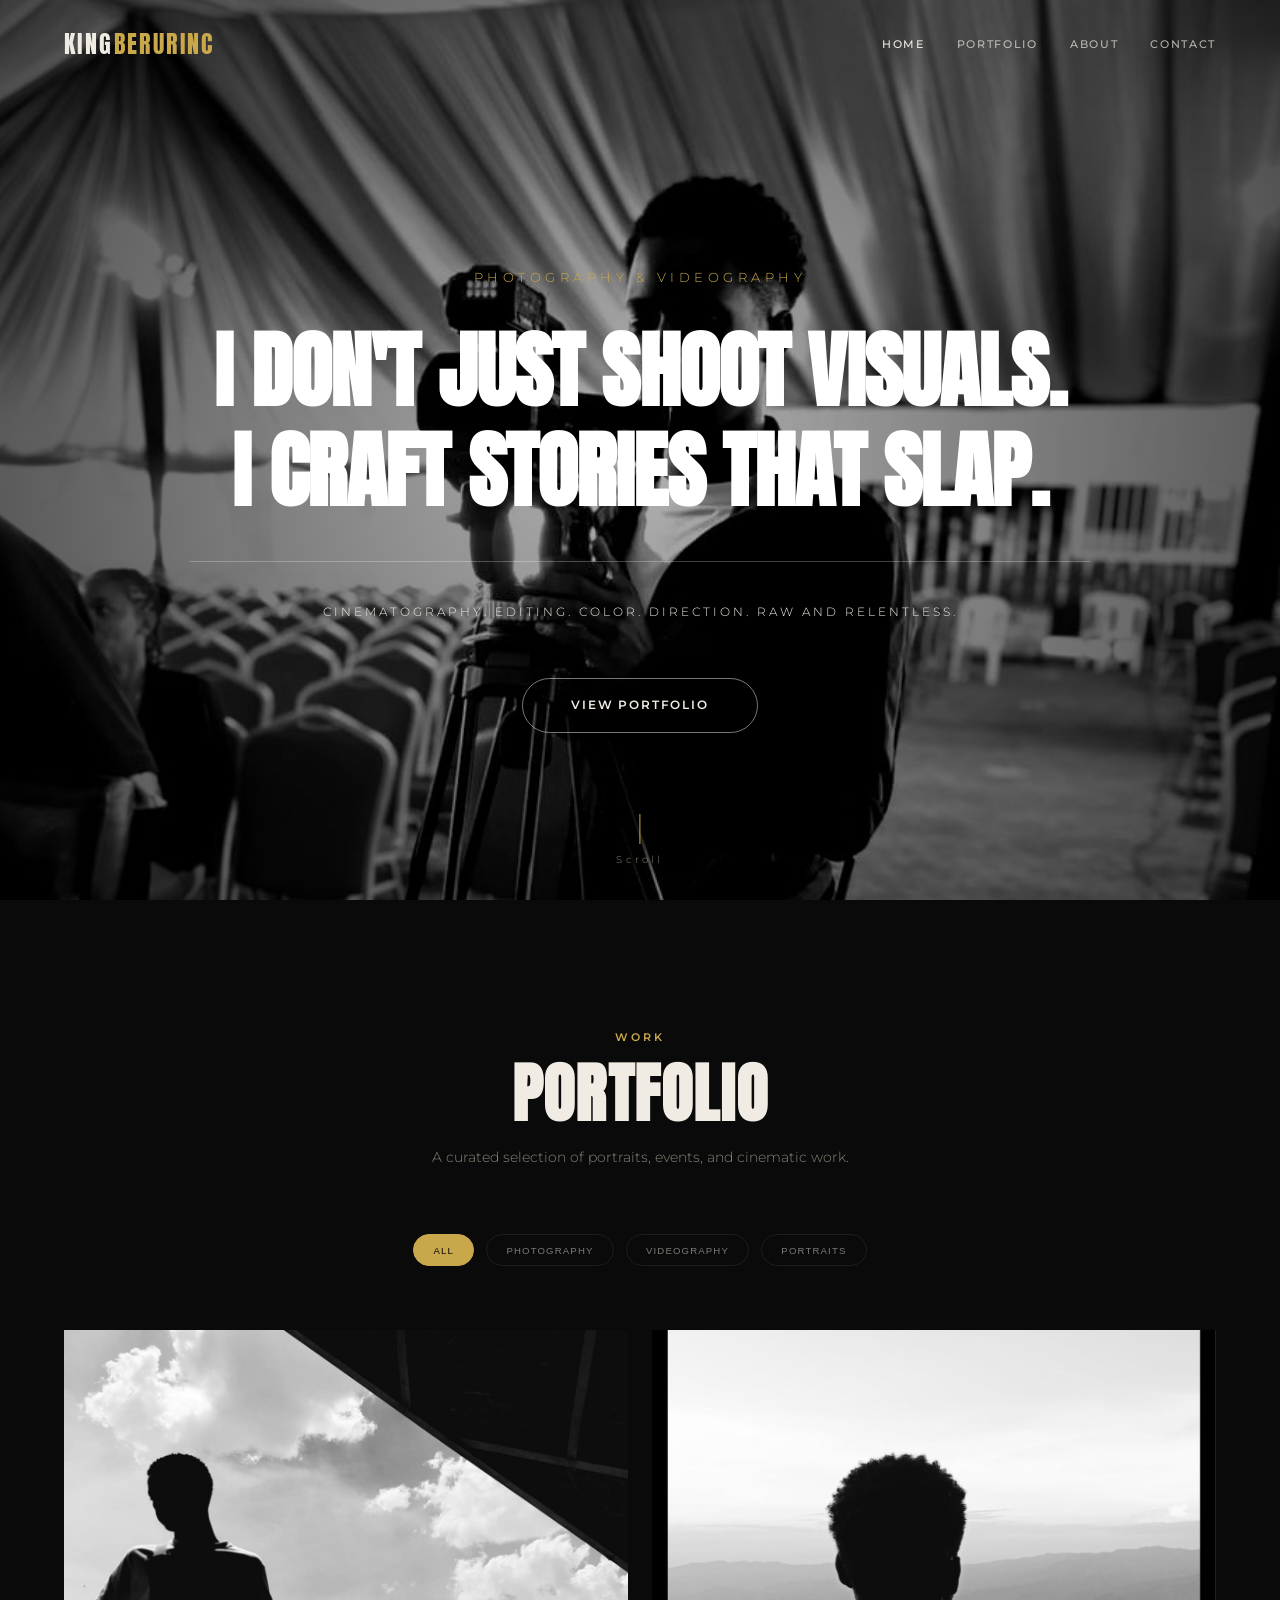
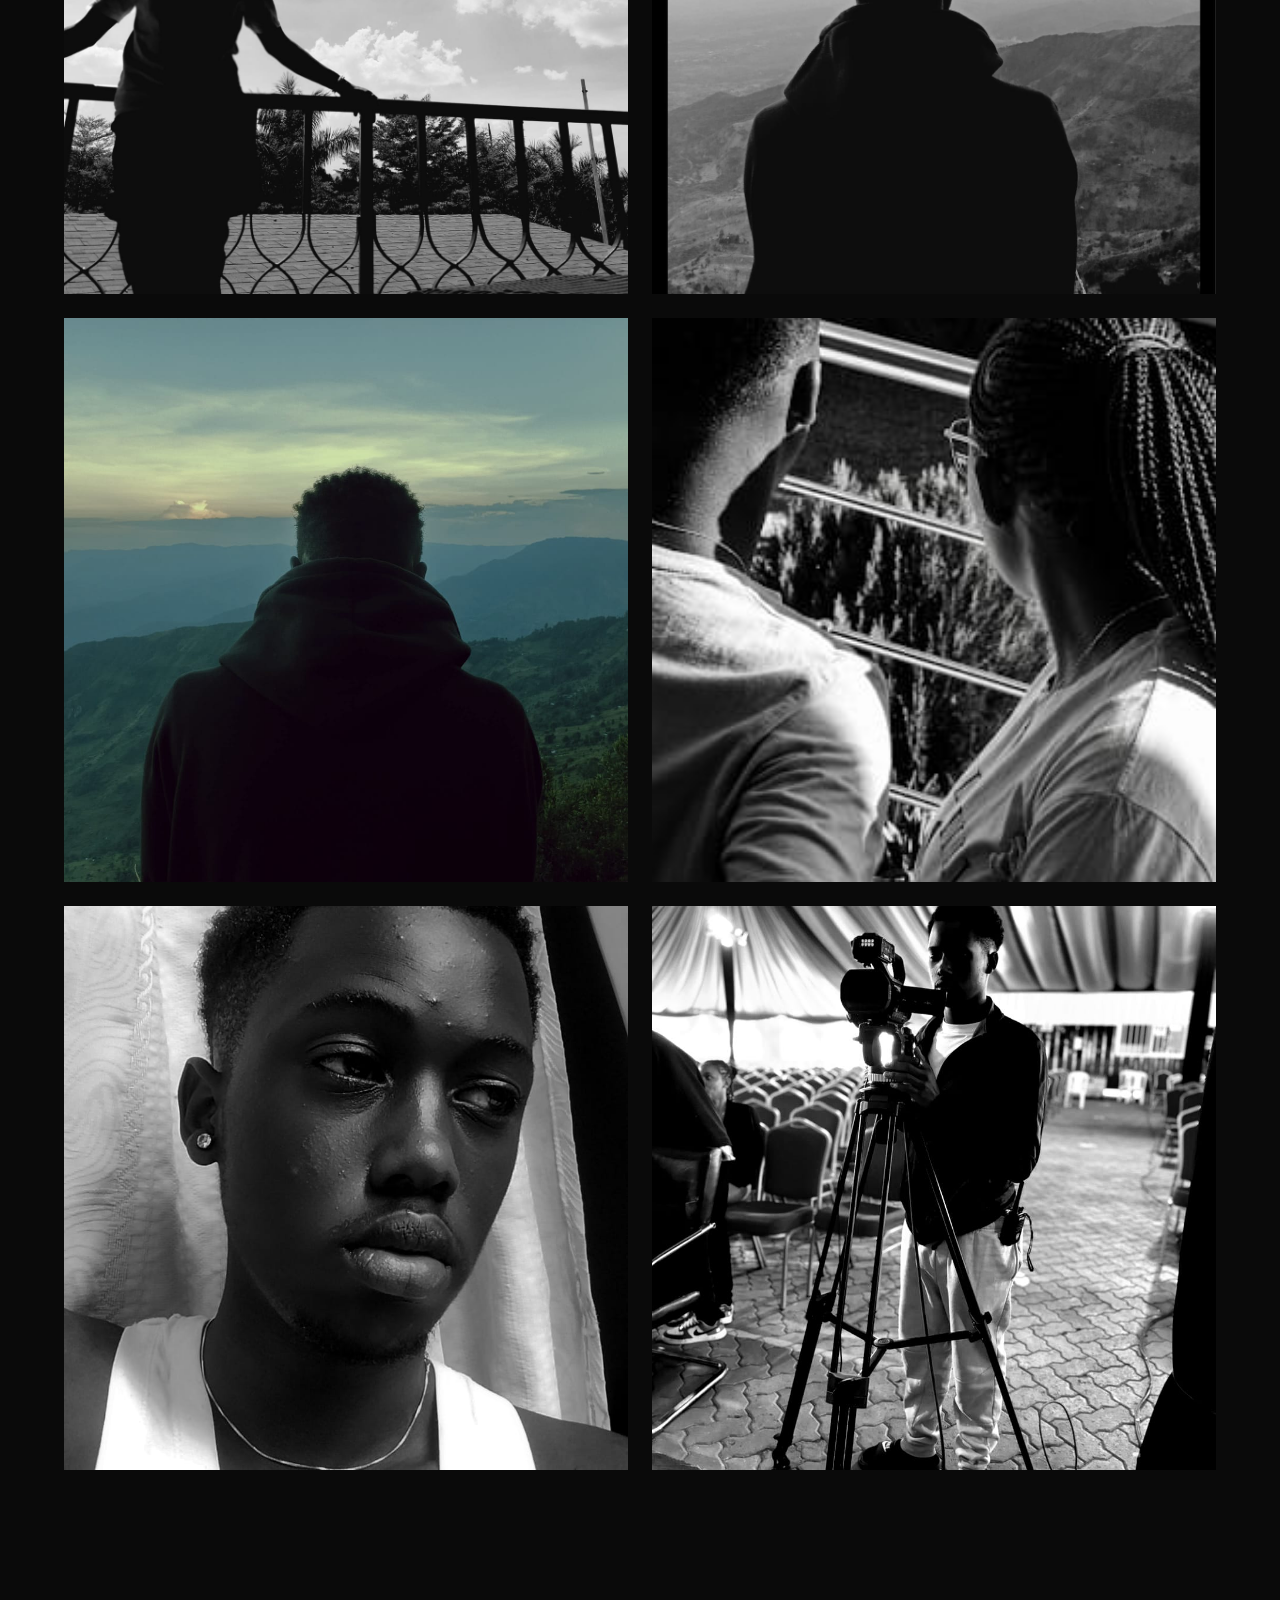
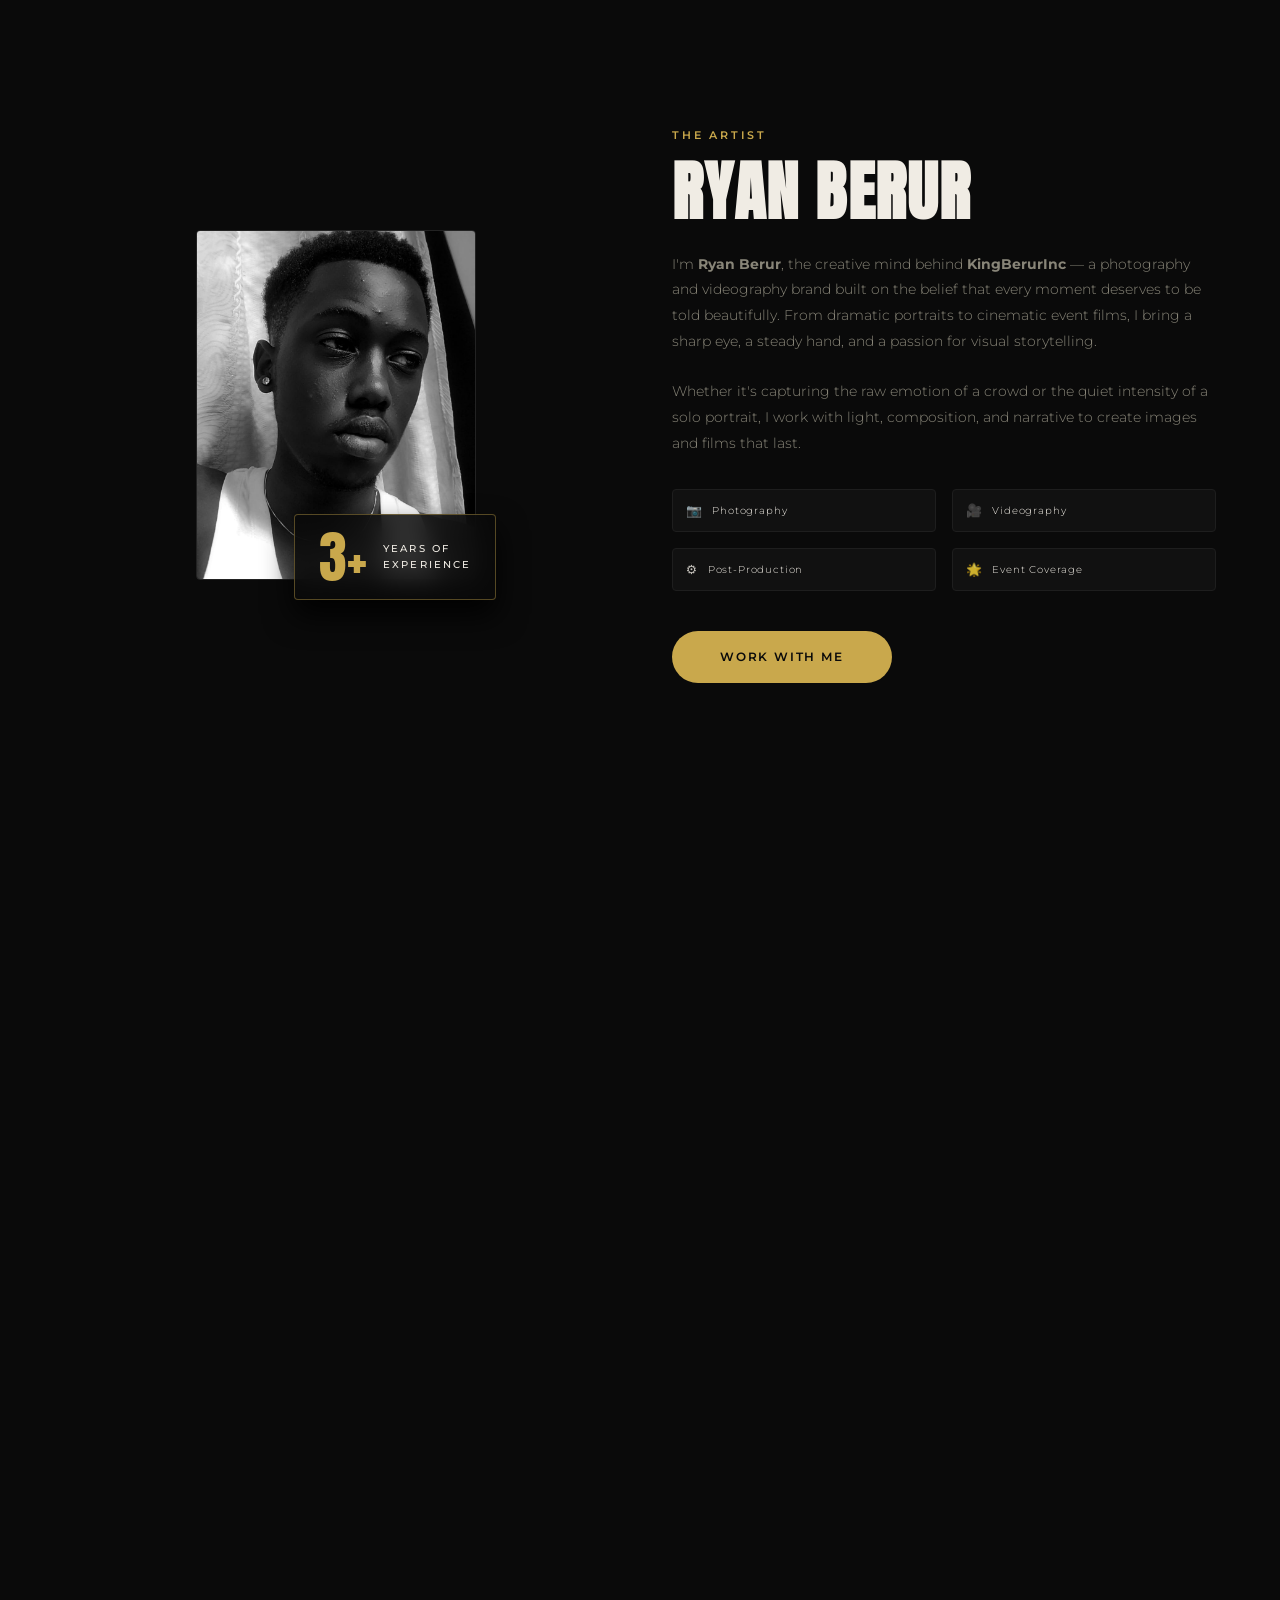
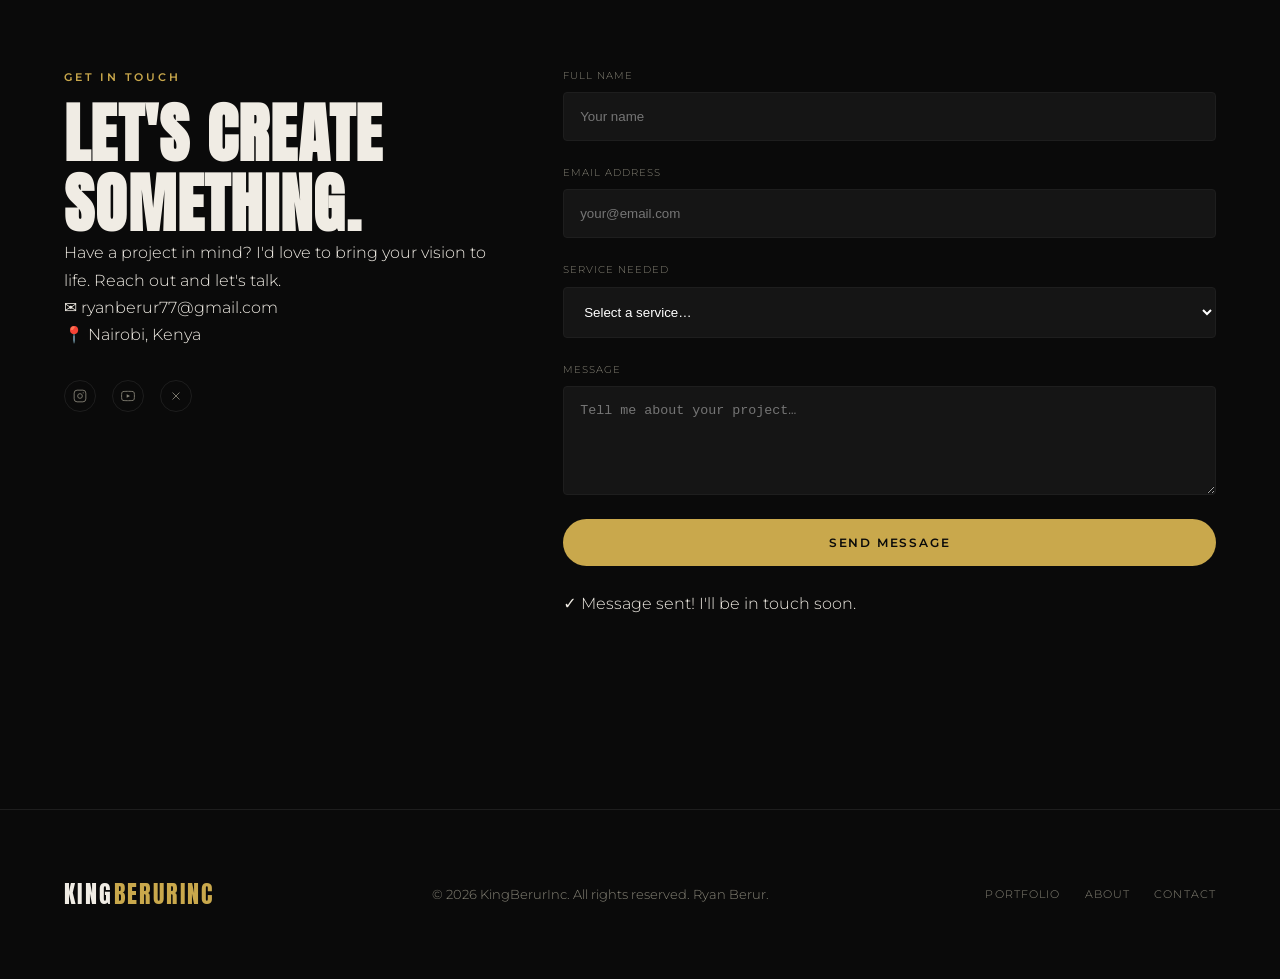
==== index.html @ 1d14a38e "first commit" ====
<!DOCTYPE html>
<html lang="en">

<head>
  <meta charset="UTF-8" />
  <meta name="viewport" content="width=device-width, initial-scale=1.0" />
  <title>KingBerurInc | Photography & Videography by Ryan Berur</title>
  <meta name="description"
    content="KingBerurInc — Premium photography and videography by Ryan Berur. Portraits, events, fashion, and cinematic film work." />
  <link rel="preconnect" href="https://fonts.googleapis.com" />
  <link rel="preconnect" href="https://fonts.gstatic.com" crossorigin />
  <link href="https://fonts.googleapis.com/css2?family=Anton&family=Montserrat:wght@300;400;500;600&display=swap"
    rel="stylesheet" />
  <link rel="stylesheet" href="style.css" />
</head>

<body>

  <!-- ===================== LOADER ===================== -->
  <div id="loader" class="loader">
    <div class="loader__inner">
      <span class="loader__brand">KingBerurInc</span>
      <div class="loader__bar"></div>
    </div>
  </div>

  <div class="wave-bg"></div>

  <!-- ===================== NAVIGATION ===================== -->
  <header id="header" class="header">
    <div class="header__inner">
      <a href="#home" class="logo" id="nav-logo">
        <span class="logo__king">King</span><span class="logo__berur">BerurInc</span>
      </a>
      <button class="nav-toggle" id="nav-toggle" aria-label="Toggle navigation">
        <span></span><span></span><span></span>
      </button>
      <nav class="nav" id="nav">
        <a href="#home" class="nav__link" id="nav-home">Home</a>
        <a href="#portfolio" class="nav__link" id="nav-portfolio">Portfolio</a>
        <a href="#about" class="nav__link" id="nav-about">About</a>
        <a href="#contact" class="nav__link" id="nav-contact">Contact</a>
      </nav>
    </div>
  </header>

  <!-- ===================== HERO ===================== -->
  <section id="home" class="hero">
    <div class="hero__bg" id="hero-bg"
      style="background-image:url('images/gallery5.png'); background-position: center top;"></div>
    <div class="hero__grain"></div>
    <div class="hero__overlay"></div>
    <div class="hero__content">
      <p class="hero__eyebrow reveal-up">Photography &amp; Videography</p>
      <h1 class="hero__title reveal-up">
        I don't just shoot visuals. <br />
        I craft stories that slap.
      </h1>
      <hr class="hero__sep reveal-up" />
      <p class="hero__tagline reveal-up">Cinematography. Editing. Color. Direction. Raw and Relentless.</p>
      <a href="#portfolio" class="btn btn--outline reveal-up" id="hero-cta">View Portfolio</a>
    </div>
    <a href="#portfolio" class="hero__scroll" aria-label="Scroll down" id="hero-scroll">
      <span class="hero__scroll-line"></span>
      <span class="hero__scroll-text">Scroll</span>
    </a>
  </section>

  <!-- ===================== PORTFOLIO ===================== -->
  <section id="portfolio" class="portfolio section">
    <div class="container">
      <div class="section__header reveal-up">
        <p class="section__label">Work</p>
        <h2 class="section__title">Portfolio</h2>
        <p class="section__desc">A curated selection of portraits, events, and cinematic work.</p>
      </div>

      <!-- Filter Tabs -->
      <div class="filter-tabs reveal-up" id="filter-tabs">
        <button class="filter-tab active" data-filter="all" id="tab-all">All</button>
        <button class="filter-tab" data-filter="photography" id="tab-photography">Photography</button>
        <button class="filter-tab" data-filter="videography" id="tab-videography">Videography</button>
        <button class="filter-tab" data-filter="portrait" id="tab-portrait">Portraits</button>
      </div>

      <!-- Gallery Grid -->
      <div class="gallery" id="gallery">

        <div class="gallery__item" data-category="photography" id="gitem-1">
          <img src="images/gallery_new_3.jpg" alt="Cinematic scene 1" loading="lazy" />
          <div class="gallery__overlay">
            <span class="gallery__cat">Photography</span>
            <p class="gallery__title">The Awakening</p>
          </div>
        </div>
        <div class="gallery__item" data-category="photography" id="gitem-2">
          <img src="images/gallery_new_1.jpg" alt="Cinematic scene 2" loading="lazy" />
          <div class="gallery__overlay">
            <span class="gallery__cat">Photography</span>
            <p class="gallery__title">Urban Rhythm</p>
          </div>
        </div>
        <div class="gallery__item" data-category="photography" id="gitem-3">
          <img src="images/gallery_new_2.jpg" alt="Cinematic scene 3" loading="lazy" />
          <div class="gallery__overlay">
            <span class="gallery__cat">Photography</span>
            <p class="gallery__title">Golden Hour</p>
          </div>
        </div>
        <div class="gallery__item" data-category="photography" id="gitem-4">
          <img src="images/gallery4.png" alt="Silent Observers" loading="lazy" />
          <div class="gallery__overlay">
            <span class="gallery__cat">Photography</span>
            <p class="gallery__title">Silent Observers</p>
          </div>
        </div>
        <div class="gallery__item" data-category="portrait" id="gitem-5">
          <img src="images/about.png" alt="Ryan Berur portrait" loading="lazy" />
          <div class="gallery__overlay">
            <span class="gallery__cat">Portrait</span>
            <p class="gallery__title">Monochrome Soul</p>
          </div>
        </div>
        <div class="gallery__item" data-category="videography" id="gitem-6">
          <img src="images/gallery5.png" alt="Videography behind the scenes" loading="lazy" />
          <div class="gallery__overlay">
            <span class="gallery__cat">Videography</span>
            <p class="gallery__title">Behind The Lens</p>
          </div>
        </div>

      </div><!-- /gallery -->
    </div>
  </section>

  <!-- ===================== LIGHTBOX ===================== -->
  <div class="lightbox" id="lightbox" role="dialog" aria-modal="true" aria-label="Image lightbox">
    <button class="lightbox__close" id="lightbox-close" aria-label="Close">&times;</button>
    <button class="lightbox__prev" id="lightbox-prev" aria-label="Previous">&#8592;</button>
    <button class="lightbox__next" id="lightbox-next" aria-label="Next">&#8594;</button>
    <div class="lightbox__content">
      <img class="lightbox__img" id="lightbox-img" src="" alt="Portfolio image enlarged" />
      <p class="lightbox__caption" id="lightbox-caption"></p>
    </div>
  </div>

  <!-- ===================== ABOUT ===================== -->
  <section id="about" class="about section">
    <div class="container about__grid">
      <div class="about__media reveal-left">
        <div class="about__passport-wrap">
          <img src="images/about.png" alt="Ryan Berur — founder of KingBerurInc"
            class="about__img about__img--passport" />
        </div>
        <div class="about__badge">
          <span class="about__badge-number">3+</span>
          <span class="about__badge-text">Years of<br />Experience</span>
        </div>
      </div>
      <div class="about__text reveal-right">
        <p class="section__label">The Artist</p>
        <h2 class="section__title">Ryan Berur</h2>
        <p class="about__bio">
          I'm <strong>Ryan Berur</strong>, the creative mind behind <strong>KingBerurInc</strong> —
          a photography and videography brand built on the belief that every moment deserves to be
          told beautifully. From dramatic portraits to cinematic event films, I bring a sharp eye,
          a steady hand, and a passion for visual storytelling.
        </p>
        <p class="about__bio">
          Whether it's capturing the raw emotion of a crowd or the quiet intensity of a solo portrait,
          I work with light, composition, and narrative to create images and films that last.
        </p>
        <div class="about__skills">
          <div class="skill" id="skill-1">
            <span class="skill__icon">&#128247;</span>
            <span class="skill__name">Photography</span>
          </div>
          <div class="skill" id="skill-2">
            <span class="skill__icon">&#127909;</span>
            <span class="skill__name">Videography</span>
          </div>
          <div class="skill" id="skill-3">
            <span class="skill__icon">&#9881;</span>
            <span class="skill__name">Post-Production</span>
          </div>
          <div class="skill" id="skill-4">
            <span class="skill__icon">&#127775;</span>
            <span class="skill__name">Event Coverage</span>
          </div>
        </div>
        <a href="#contact" class="btn btn--gold" id="about-cta">Work With Me</a>
      </div>
    </div>
  </section>

  <!-- ===================== SERVICES ===================== -->
  <section id="services" class="services section section--dark">
    <div class="container">
      <div class="section__header reveal-up">
        <p class="section__label section__label--light">Offerings</p>
        <h2 class="section__title section__title--light">Services</h2>
      </div>
      <div class="services__grid">
        <div class="service-card reveal-up" id="svc-1">
          <div class="service-card__icon">&#128247;</div>
          <h3 class="service-card__title">Portrait Sessions</h3>
          <p class="service-card__desc">Personal, professional, and editorial portraits crafted to showcase who you are.
          </p>
        </div>
        <div class="service-card reveal-up" id="svc-2">
          <div class="service-card__icon">&#127916;</div>
          <h3 class="service-card__title">Event Films</h3>
          <p class="service-card__desc">Cinematic coverage of your events — from weddings to corporate functions.</p>
        </div>
        <div class="service-card reveal-up" id="svc-3">
          <div class="service-card__icon">&#127760;</div>
          <h3 class="service-card__title">Commercial Shoots</h3>
          <p class="service-card__desc">Brand photography and promotional videos that make your business stand out.</p>
        </div>
        <div class="service-card reveal-up" id="svc-4">
          <div class="service-card__icon">&#9999;</div>
          <h3 class="service-card__title">Short Films</h3>
          <p class="service-card__desc">Narrative storytelling — concept to finished film with full post-production.</p>
        </div>
      </div>
    </div>
  </section>

  <!-- ===================== CONTACT ===================== -->
  <section id="contact" class="contact section">
    <div class="container contact__grid">
      <div class="contact__info reveal-left">
        <p class="section__label">Get In Touch</p>
        <h2 class="section__title">Let's Create<br />Something.</h2>
        <p class="contact__desc">Have a project in mind? I'd love to bring your vision to life. Reach out and let's
          talk.</p>
        <ul class="contact__details">
          <li id="contact-email">
            <span class="contact__detail-icon">&#9993;</span>
            <a href="mailto:ryanberur77@gmail.com">ryanberur77@gmail.com</a>
          </li>
          <li id="contact-location">
            <span class="contact__detail-icon">&#128205;</span>
            <span>Nairobi, Kenya</span>
          </li>
        </ul>
        <div class="social-links" id="social-links">
          <a href="#" class="social-link" id="social-ig" aria-label="Instagram">
            <svg viewBox="0 0 24 24" fill="none" stroke="currentColor" stroke-width="1.5">
              <rect x="2" y="2" width="20" height="20" rx="5" ry="5" />
              <circle cx="12" cy="12" r="4" />
              <circle cx="17.5" cy="6.5" r="1" fill="currentColor" stroke="none" />
            </svg>
          </a>
          <a href="#" class="social-link" id="social-yt" aria-label="YouTube">
            <svg viewBox="0 0 24 24" fill="none" stroke="currentColor" stroke-width="1.5">
              <path
                d="M22.54 6.42a2.79 2.79 0 00-1.96-1.96C18.88 4 12 4 12 4s-6.88 0-8.58.46A2.79 2.79 0 001.46 6.42 29.5 29.5 0 001 12a29.5 29.5 0 00.46 5.58 2.79 2.79 0 001.96 1.96C5.12 20 12 20 12 20s6.88 0 8.58-.46a2.79 2.79 0 001.96-1.96A29.5 29.5 0 0023 12a29.5 29.5 0 00-.46-5.58z" />
              <polygon points="9.75 15.02 15.5 12 9.75 8.98 9.75 15.02" fill="currentColor" stroke="none" />
            </svg>
          </a>
          <a href="#" class="social-link" id="social-tw" aria-label="Twitter/X">
            <svg viewBox="0 0 24 24" fill="none" stroke="currentColor" stroke-width="1.5">
              <path d="M18 6L6 18M6 6l12 12" />
            </svg>
          </a>
        </div>
      </div>
      <form class="contact__form reveal-right" id="contact-form" novalidate>
        <div class="form-group" id="fg-name">
          <label for="name">Full Name</label>
          <input type="text" id="name" name="name" placeholder="Your name" required />
        </div>
        <div class="form-group" id="fg-email">
          <label for="email">Email Address</label>
          <input type="email" id="email" name="email" placeholder="your@email.com" required />
        </div>
        <div class="form-group" id="fg-service">
          <label for="service">Service Needed</label>
          <select id="service" name="service">
            <option value="">Select a service…</option>
            <option value="portrait">Portrait Session</option>
            <option value="event">Event Film</option>
            <option value="commercial">Commercial Shoot</option>
            <option value="shortfilm">Short Film</option>
            <option value="other">Other</option>
          </select>
        </div>
        <div class="form-group" id="fg-message">
          <label for="message">Message</label>
          <textarea id="message" name="message" rows="5" placeholder="Tell me about your project…" required></textarea>
        </div>
        <button type="submit" class="btn btn--gold btn--full" id="form-submit">Send Message</button>
        <p class="form-success" id="form-success">&#10003; Message sent! I'll be in touch soon.</p>
      </form>
    </div>
  </section>

  <!-- ===================== FOOTER ===================== -->
  <footer class="footer">
    <div class="container footer__inner">
      <a href="#home" class="logo logo--sm">
        <span class="logo__king">King</span><span class="logo__berur">BerurInc</span>
      </a>
      <p class="footer__copy">&copy; 2026 KingBerurInc. All rights reserved. Ryan Berur.</p>
      <nav class="footer__nav">
        <a href="#portfolio" id="footer-portfolio">Portfolio</a>
        <a href="#about" id="footer-about">About</a>
        <a href="#contact" id="footer-contact">Contact</a>
      </nav>
    </div>
  </footer>

  <script src="script.js"></script>
</body>

</html>
---- style.css ----
/* ===================================================
   KingBerurInc Portfolio — style.css
   Ryan Berur | Photography & Videography
   =================================================== */

/* ---------- 1. DESIGN TOKENS ---------- */
:root {
  --clr-bg:       #0a0a0a;
  --clr-surface:  #111111;
  --clr-border:   #1e1e1e;
  --clr-text:     #f0ece4;
  --clr-muted:    #888578;
  --clr-gold:     #c9a84c;
  --clr-gold-lt:  #dfc070;
  --clr-white:    #ffffff;

  --ff-heading:   'Anton', sans-serif;
  --ff-body:      'Montserrat', system-ui, sans-serif;

  --fw-light:   300;
  --fw-regular: 400;
  --fw-medium:  500;
  --fw-semi:    600;

  --space-xs:  0.5rem;
  --space-sm:  1rem;
  --space-md:  2rem;
  --space-lg:  4rem;
  --space-xl:  8rem;

  --radius-sm: 4px;
  --radius-md: 8px;

  --trans-fast:   150ms ease;
  --trans-mid:    350ms cubic-bezier(.4,0,.2,1);
  --trans-slow:   700ms cubic-bezier(.4,0,.2,1);
}

/* ---------- 2. RESET ---------- */
*, *::before, *::after { box-sizing: border-box; margin: 0; padding: 0; }
html { scroll-behavior: smooth; font-size: 16px; }
body {
  background-color: var(--clr-bg);
  color: var(--clr-text);
  font-family: var(--ff-body);
  font-weight: var(--fw-light);
  line-height: 1.7;
  overflow-x: hidden;
}
img { display: block; width: 100%; height: 100%; object-fit: cover; }
a  { color: inherit; text-decoration: none; }
ul { list-style: none; }
button { cursor: pointer; border: none; background: none; }

/* ---------- 3. LOADER ---------- */
.loader {
  position: fixed; inset: 0;
  background: var(--clr-bg);
  display: flex; align-items: center; justify-content: center;
  z-index: 9999;
  transition: opacity 0.6s ease, visibility 0.6s ease;
}
.loader.hidden { opacity: 0; visibility: hidden; pointer-events: none; }
.loader__inner { text-align: center; }
.loader__brand {
  font-family: var(--ff-heading);
  text-transform: uppercase;
  font-size: clamp(2rem, 6vw, 4rem);
  letter-spacing: .1em;
  color: var(--clr-text);
  display: block;
  margin-bottom: 1.5rem;
  animation: brandFade 2s ease forwards;
}
.loader__bar {
  width: 0;
  height: 1px;
  background: linear-gradient(90deg, transparent, var(--clr-gold), transparent);
  animation: barGrow 1.8s ease forwards;
}
@keyframes brandFade { 0%{opacity:0;transform:translateY(10px)} 100%{opacity:1;transform:none} }
@keyframes barGrow   { 0%{width:0} 100%{width:100%} }

/* ---------- 4. CONTAINER ---------- */
.container {
  width: 90%;
  max-width: 1280px;
  margin-inline: auto;
}

/* ---------- 5. SECTION BASICS ---------- */
.section { padding: var(--space-xl) 0; }
.section--dark { background: transparent; }
.section__header { text-align: center; margin-bottom: var(--space-lg); }
.section__label {
  font-size: .7rem;
  font-weight: var(--fw-semi);
  letter-spacing: .25em;
  text-transform: uppercase;
  color: var(--clr-gold);
  display: block;
  margin-bottom: .75rem;
}
.section__title {
  font-family: var(--ff-heading);
  text-transform: uppercase;
  font-size: clamp(2.4rem, 5vw, 4rem);
  line-height: 1.1;
  letter-spacing: .02em;
}
.section__desc {
  color: var(--clr-muted);
  max-width: 520px;
  margin: 1rem auto 0;
  font-size: .9rem;
}

/* ---------- 6. BUTTONS ---------- */
.btn {
  display: inline-block;
  padding: 1rem 3rem;
  font-family: var(--ff-body);
  font-size: .75rem;
  font-weight: var(--fw-semi);
  letter-spacing: .15em;
  text-transform: uppercase;
  border-radius: 100px;
  transition: var(--trans-mid);
  position: relative;
}
.btn--outline {
  border: 1px solid rgba(240,236,228,.5);
  color: var(--clr-text);
}
.btn--outline:hover { border-color: var(--clr-white); background: var(--clr-white); color: var(--clr-bg); }
.btn--gold {
  background: var(--clr-gold);
  color: var(--clr-bg);
}
.btn--gold:hover { background: var(--clr-white); }

/* ---------- 7. HEADER / NAV ---------- */
.header {
  position: fixed; top: 0; left: 0; right: 0;
  z-index: 100;
  background: transparent;
  transition: all 0.4s ease;
}
.header.scrolled {
  background: rgba(10,10,10,.85);
  backdrop-filter: blur(25px);
  -webkit-backdrop-filter: blur(25px);
  padding: 0.2rem 0;
  border-bottom: 1px solid rgba(255,255,255,0.05);
}
.header__inner {
  display: flex;
  align-items: center;
  justify-content: space-between;
  padding: 1.5rem 5%;
}
.logo {
  font-family: var(--ff-heading);
  text-transform: uppercase;
  font-size: 1.5rem;
  letter-spacing: .1em;
}
.logo__king  { color: var(--clr-text); }
.logo__berur { color: var(--clr-gold); }
.nav { display: flex; gap: var(--space-md); }
.nav__link {
  font-size: .7rem;
  font-weight: var(--fw-medium);
  letter-spacing: .15em;
  text-transform: uppercase;
  color: var(--clr-text);
  opacity: 0.7;
  transition: opacity 0.3s ease;
}
.nav__link:hover, .nav__link.active { opacity: 1; }

.nav-toggle { display: none; flex-direction: column; gap: 5px; cursor: pointer; padding: 5px; z-index: 110; }
.nav-toggle span { display: block; width: 22px; height: 1px; background: var(--clr-text); transition: 0.3s; }

/* ---------- 8. HERO ---------- */
.hero {
  position: relative;
  height: 100vh;
  display: flex;
  align-items: center;
  justify-content: center;
  overflow: hidden;
}
.hero__bg {
  position: absolute; inset: 0;
  background-size: cover;
  transform: scale(1.05);
  transition: transform 15s linear;
}
.hero:hover .hero__bg { transform: scale(1.1); }
.hero__overlay {
  position: absolute; inset: 0;
  background: radial-gradient(circle, transparent 0%, rgba(0,0,0,0.6) 100%),
              rgba(0,0,0,0.3);
}
.hero__content {
  position: relative; z-index: 2;
  text-align: center;
  max-width: 900px;
  width: 90%;
  padding-top: 100px; /* Prevent overlap with header */
}
.hero__eyebrow {
  font-size: .8rem;
  letter-spacing: .35em;
  text-transform: uppercase;
  color: var(--clr-gold);
  margin-bottom: 2rem;
  display: block;
}
.hero__title {
  font-family: var(--ff-heading);
  text-transform: uppercase;
  font-size: clamp(2rem, 6.5vw, 5.5rem); /* Reduced the maximum and scaling sizes significantly */
  line-height: 1.2; 
  color: var(--clr-white);
  margin-bottom: 2rem;
  letter-spacing: -0.01em;
}
.hero__sep {
  border: none;
  height: 1px;
  background: rgba(255,255,255,0.25);
  margin: 2.5rem 0;
  width: 100%;
}
.hero__tagline {
  font-size: 0.75rem;
  letter-spacing: .25em;
  text-transform: uppercase;
  color: var(--clr-text);
  opacity: 0.6;
  margin-bottom: 3.5rem;
}
.hero__scroll {
  position: absolute; bottom: 2rem; left: 50%; transform: translateX(-50%);
  display: flex; flex-direction: column; align-items: center; gap: 0.5rem;
  color: var(--clr-muted); font-size: 0.6rem; letter-spacing: 0.2rem;
}
.hero__scroll-line { width: 1px; height: 30px; background: var(--clr-gold); }

/* ---------- 10. GALLERY & WAVE BG ---------- */
.portfolio {
  position: relative;
  overflow: hidden;
  background: #050505;
}
.wave-bg {
  position: fixed; inset: 0;
  z-index: -1; /* Behind everything */
  opacity: 0;
  background: linear-gradient(135deg, 
    #050505 0%, 
    #111111 25%, 
    #1a1508 50%, 
    #111111 75%, 
    #050505 100%
  );
  background-size: 300% 300%;
  animation: gradientWave 10s ease infinite;
  transition: opacity 1s ease;
  pointer-events: none;
}
.wave-bg.visible {
  opacity: 1;
}
@keyframes gradientWave {
  0% { background-position: 0% 50%; }
  50% { background-position: 100% 50%; }
  100% { background-position: 0% 50%; }
}
.portfolio {
  position: relative;
  background: transparent; /* Show wave bg */
}
.portfolio .container {
  position: relative;
  z-index: 5;
}
.gallery {
  display: grid;
  grid-template-columns: repeat(2, 1fr);
  gap: 1.5rem;
  margin-top: 3rem;
}
.gallery__item {
  position: relative;
  overflow: hidden;
  cursor: pointer;
  background: var(--clr-surface);
  aspect-ratio: 1 / 1; /* Guaranteed alignment */
}
.gallery__item--wide { grid-column: span 1; }
.gallery__item img {
  width: 100%; height: 100%; object-fit: cover;
  transition: transform 0.8s cubic-bezier(0.4, 0, 0.2, 1);
}
.gallery__item:hover img { transform: scale(1.1); }
.gallery__overlay {
  position: absolute; inset: 0;
  background: linear-gradient(to top, rgba(0,0,0,0.8) 0%, transparent 60%);
  display: flex; flex-direction: column; justify-content: flex-end;
  padding: 1.5rem;
  opacity: 0;
  transition: opacity 0.4s ease;
}
.gallery__item:hover .gallery__overlay { opacity: 1; }
.gallery__cat {
  font-size: .6rem;
  letter-spacing: .2em;
  text-transform: uppercase;
  color: var(--clr-gold);
  margin-bottom: 0.2rem;
}
.gallery__title {
  font-family: var(--ff-heading);
  text-transform: uppercase;
  font-size: 1.2rem;
  color: var(--clr-white);
}
.gallery__item.hidden { display: none; }

.filter-tabs { 
  display: flex; 
  justify-content: center; 
  gap: 0.75rem; 
  margin-bottom: 4rem; 
  flex-wrap: wrap; 
}
.filter-tab {
  font-size: 0.6rem; 
  letter-spacing: 0.12em; 
  text-transform: uppercase; 
  color: rgba(240,236,228,0.5);
  padding: 0.6rem 1.2rem; 
  border: 1px solid var(--clr-border); 
  border-radius: 100px; 
  transition: 0.4s cubic-bezier(0.4, 0, 0.2, 1);
}
.filter-tab.active { background: var(--clr-gold); color: var(--clr-bg); border-color: var(--clr-gold); }

/* ---------- 11. LIGHTBOX ---------- */
.lightbox {
  position: fixed; inset: 0; background: rgba(0,0,0,0.98); z-index: 9999;
  display: none; align-items: center; justify-content: center;
}
.lightbox.open { display: flex; }
.lightbox__content { 
  width: 100vw; height: 100vh; position: relative; 
  display: flex; flex-direction: column; align-items: center; justify-content: center;
  padding: 2rem;
}
.lightbox__img { 
  max-width: 100%; max-height: 85vh; 
  object-fit: contain; 
}
.lightbox__caption { margin-top: 1rem; color: var(--clr-gold); font-family: var(--ff-heading); text-transform: uppercase; font-size: 1.2rem; }

/* The new, clearly visible white exit button */
.lightbox__close { 
  position: absolute; top: 1.5rem; right: 1.5rem; 
  width: 45px; height: 45px; border-radius: 50%;
  background: #fff; color: #000; 
  font-size: 1.8rem; font-weight: bold;
  display: flex; align-items: center; justify-content: center;
  cursor: pointer; z-index: 10000; border: none;
  box-shadow: 0 4px 10px rgba(0,0,0,0.5);
}

.lightbox__prev, .lightbox__next {
  position: absolute; top: 50%; transform: translateY(-50%);
  width: 50px; height: 50px; border-radius: 50%;
  background: rgba(255,255,255,0.1); color: #fff;
  font-size: 1.5rem; display: flex; align-items: center; justify-content: center;
  border: none; cursor: pointer; z-index: 10000; transition: background 0.3s;
}
.lightbox__prev:hover, .lightbox__next:hover { background: var(--clr-gold); color: #0a0a0a; }
.lightbox__prev { left: 1rem; }
.lightbox__next { right: 1rem; }

/* ---------- 12. ABOUT ---------- */
.about__grid { display: grid; grid-template-columns: 1fr 1fr; gap: var(--space-lg); align-items: center; }
.about__passport-wrap {
  width: 280px; height: 350px; border: 1px solid rgba(255,255,255,0.1); overflow: hidden;
  position: relative; margin: 0 auto; border-radius: var(--radius-sm);
}
.about__img { width: 100%; height: 100%; object-fit: cover; }
.about__media { position: relative; display: flex; justify-content: center; }
.about__badge {
  position: absolute;
  bottom: -20px;
  right: calc(50% - 160px);
  background: rgba(10,10,10,0.85);
  backdrop-filter: blur(12px);
  -webkit-backdrop-filter: blur(12px);
  border: 1px solid rgba(201, 168, 76, 0.4);
  padding: 1.2rem 1.5rem;
  border-radius: var(--radius-sm);
  display: flex;
  align-items: center;
  gap: 1rem;
  box-shadow: 0 15px 30px rgba(0,0,0,0.9);
  z-index: 10;
}
.about__badge-number {
  font-family: var(--ff-heading);
  font-size: 3.5rem;
  line-height: 0.8;
  color: var(--clr-gold);
}
.about__badge-text {
  font-size: 0.65rem;
  text-transform: uppercase;
  letter-spacing: 0.2em;
  color: var(--clr-text);
  line-height: 1.5;
  font-weight: var(--fw-medium);
}
.about__bio { font-size: 0.9rem; color: var(--clr-muted); margin-top: 1.5rem; line-height: 1.8; }
.about__skills { display: grid; grid-template-columns: 1fr 1fr; gap: 1rem; margin-top: 2rem; }
.skill {
  display: flex; align-items: center; gap: .6rem; background: var(--clr-surface);
  border: 1px solid var(--clr-border); border-radius: var(--radius-sm);
  padding: .6rem .8rem; font-size: .65rem; letter-spacing: .08em; transition: 0.3s;
}
.skill:hover { border-color: var(--clr-gold); }
.skill__icon { font-size: 0.8rem; opacity: 0.8; }
#about-cta {
  margin-top: 2.5rem;
}

/* ---------- 13. SERVICES ---------- */
.services__grid { display: grid; grid-template-columns: repeat(auto-fit, minmax(250px, 1fr)); gap: 1rem; }
.service-card { background: var(--clr-surface); padding: 3rem 2rem; border-radius: var(--radius-md); transition: 0.3s; }
.service-card:hover { transform: translateY(-5px); border: 1px solid var(--clr-gold); }
.service-card__icon { font-size: 2rem; margin-bottom: 1rem; display: block; }

/* ---------- 14. CONTACT ---------- */
.contact__grid { display: grid; grid-template-columns: 1fr 1.5fr; gap: var(--space-lg); }
.contact__form { display: flex; flex-direction: column; gap: 1.5rem; }
.form-group { display: flex; flex-direction: column; gap: .5rem; }
.form-group label { font-size: .6rem; text-transform: uppercase; letter-spacing: 0.1em; color: var(--clr-muted); }
.form-group input, .form-group textarea, .form-group select {
  background: #151515; border: 1px solid var(--clr-border); color: #fff; padding: 1rem; border-radius: 4px;
}
.social-links { display: flex; gap: 1rem; margin-top: 2rem; }
.social-link {
  width: 32px; height: 32px; border: 1px solid var(--clr-border); border-radius: 50%;
  display: flex; align-items: center; justify-content: center; color: var(--clr-muted); transition: 0.3s;
}
.social-link svg { width: 14px; height: 14px; }
.social-link:hover { border-color: var(--clr-gold); color: var(--clr-gold); }

/* ---------- 15. FOOTER ---------- */
.footer { border-top: 1px solid var(--clr-border); padding: 4rem 0; margin-top: 4rem; }
.footer__inner { display: flex; justify-content: space-between; align-items: center; flex-wrap: wrap; gap: 2rem; }
.footer__copy { font-size: 0.8rem; color: var(--clr-muted); text-align: center; }
.footer__nav { display: flex; gap: 1.5rem; flex-wrap: wrap; justify-content: center; }
.footer__nav a { font-size: 0.7rem; text-transform: uppercase; letter-spacing: 0.1em; color: var(--clr-muted); transition: 0.3s; }
.footer__nav a:hover { color: var(--clr-gold); }

/* ---------- 16. REVEAL ---------- */
.reveal-up { opacity: 0; transform: translateY(30px); transition: 1s ease; }
.reveal-up.visible { opacity: 1; transform: none; }

@media (max-width: 1024px) {
  .about__grid, .contact__grid { grid-template-columns: 1fr; }
}
@media (max-width: 768px) {
  .nav { position: fixed; inset: 0; background: #0a0a0a; flex-direction: column; justify-content: center; align-items: center; gap: 2rem; display: none; }
  .nav.open { display: flex; }
  .nav-toggle { display: flex; }
  .gallery { grid-template-columns: 1fr; grid-auto-rows: auto; gap: 1rem; }
  .gallery__item, .gallery__item--wide { grid-column: span 1; aspect-ratio: 4 / 5; }
  .footer__inner { flex-direction: column; text-align: center; gap: 1.5rem; }
  .about__badge { right: 50%; transform: translateX(50%); bottom: -25px; }
}
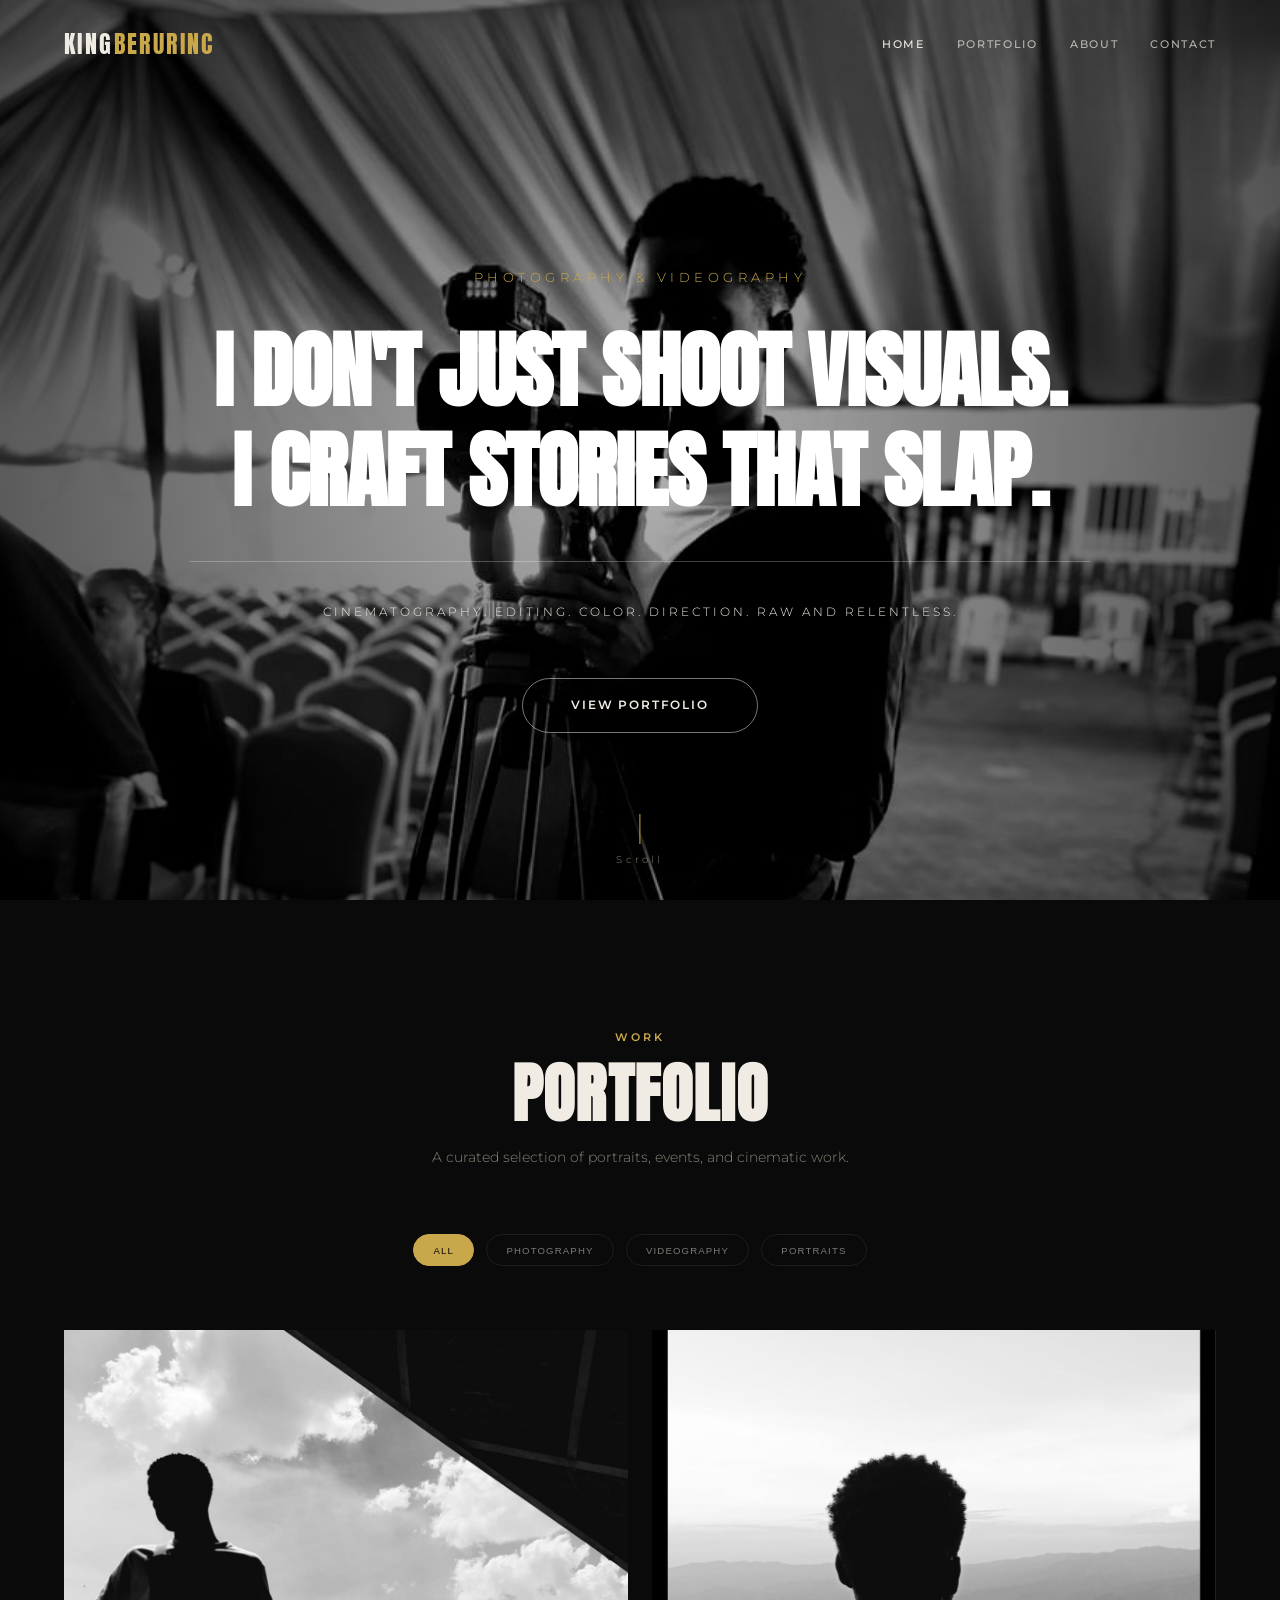
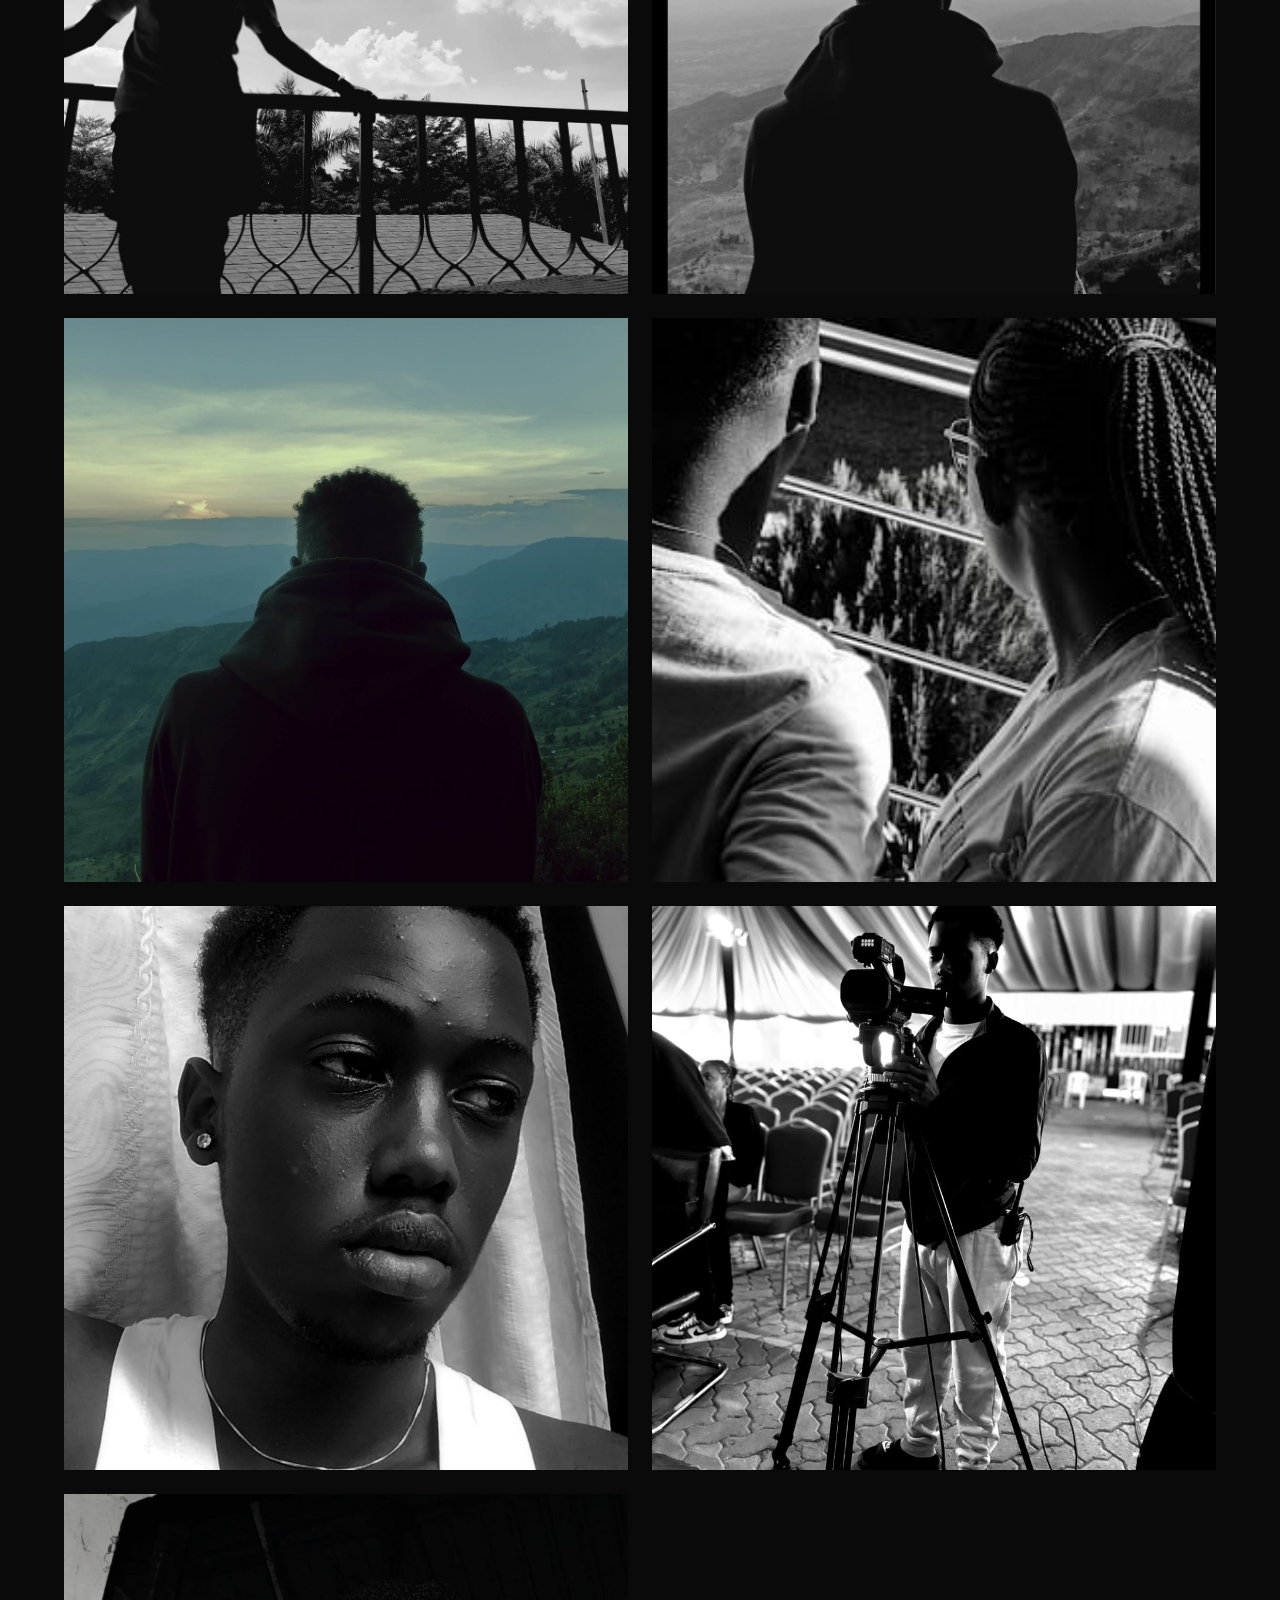
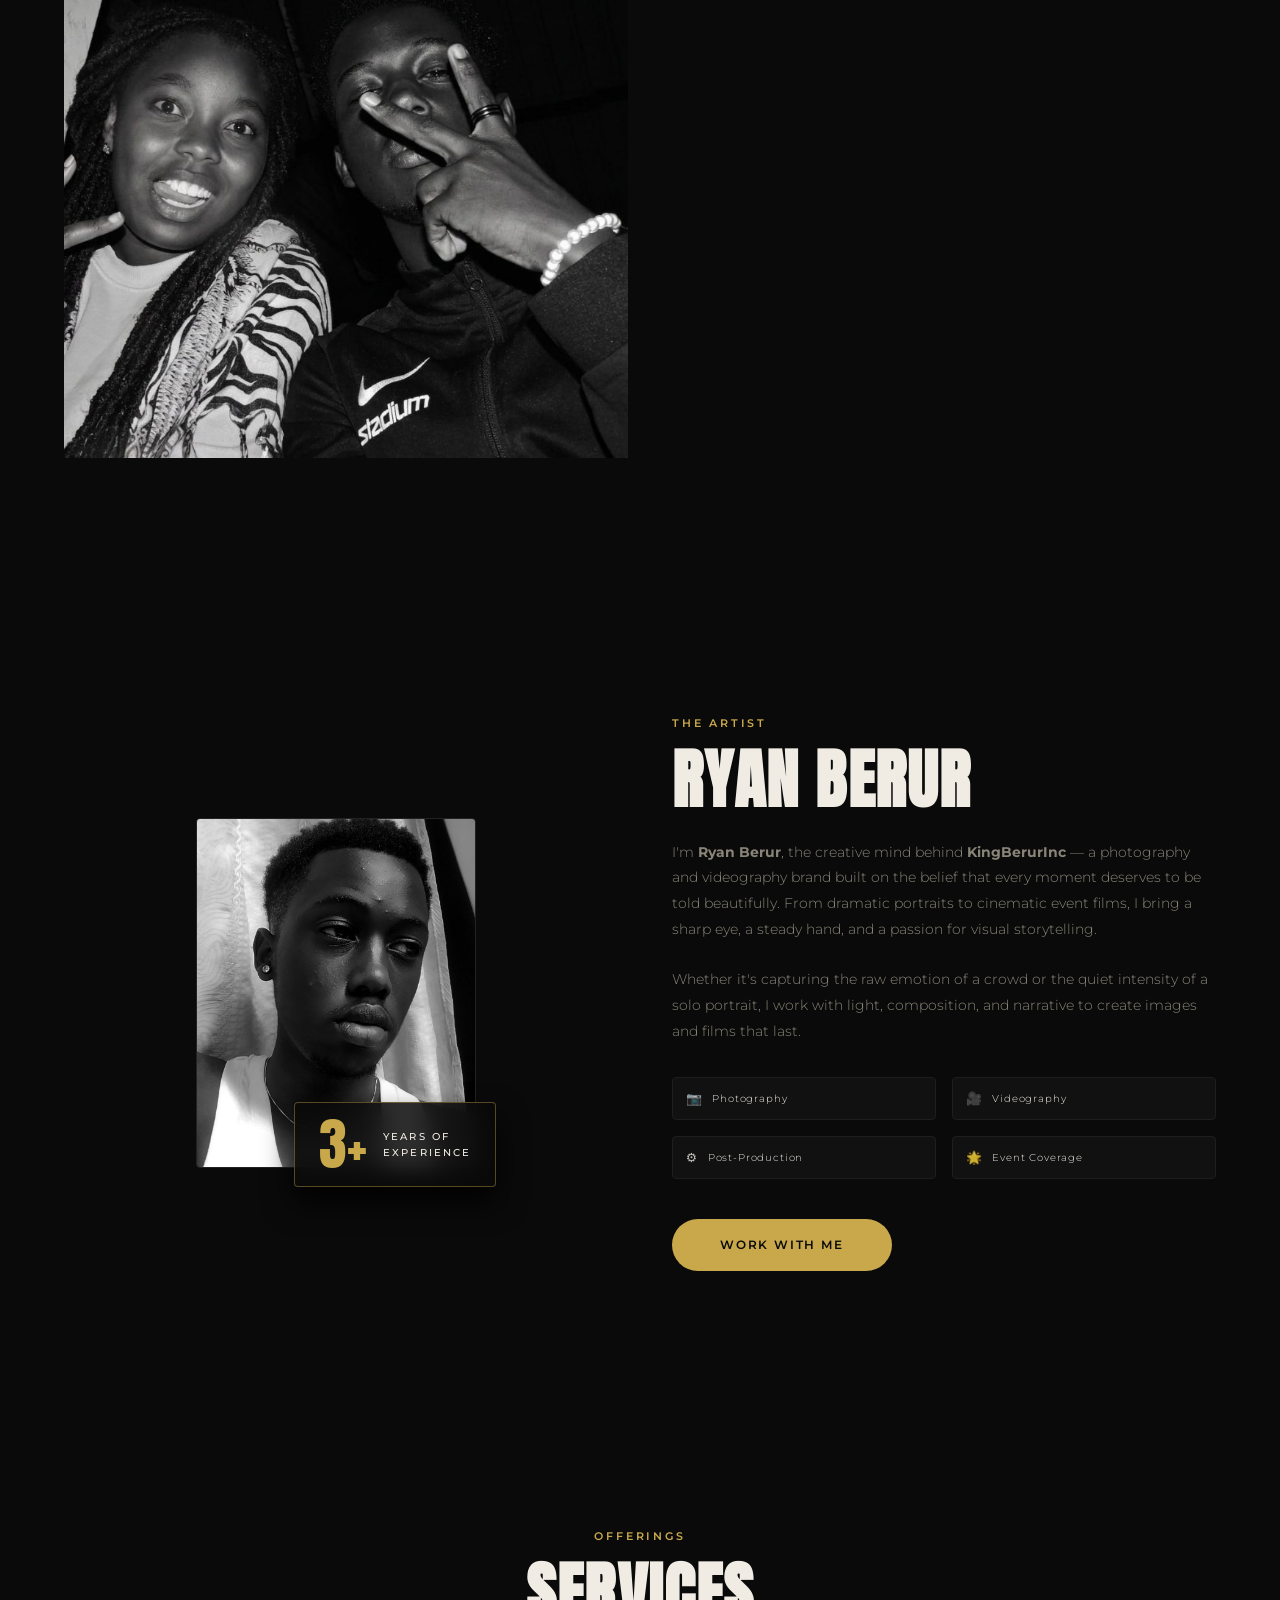
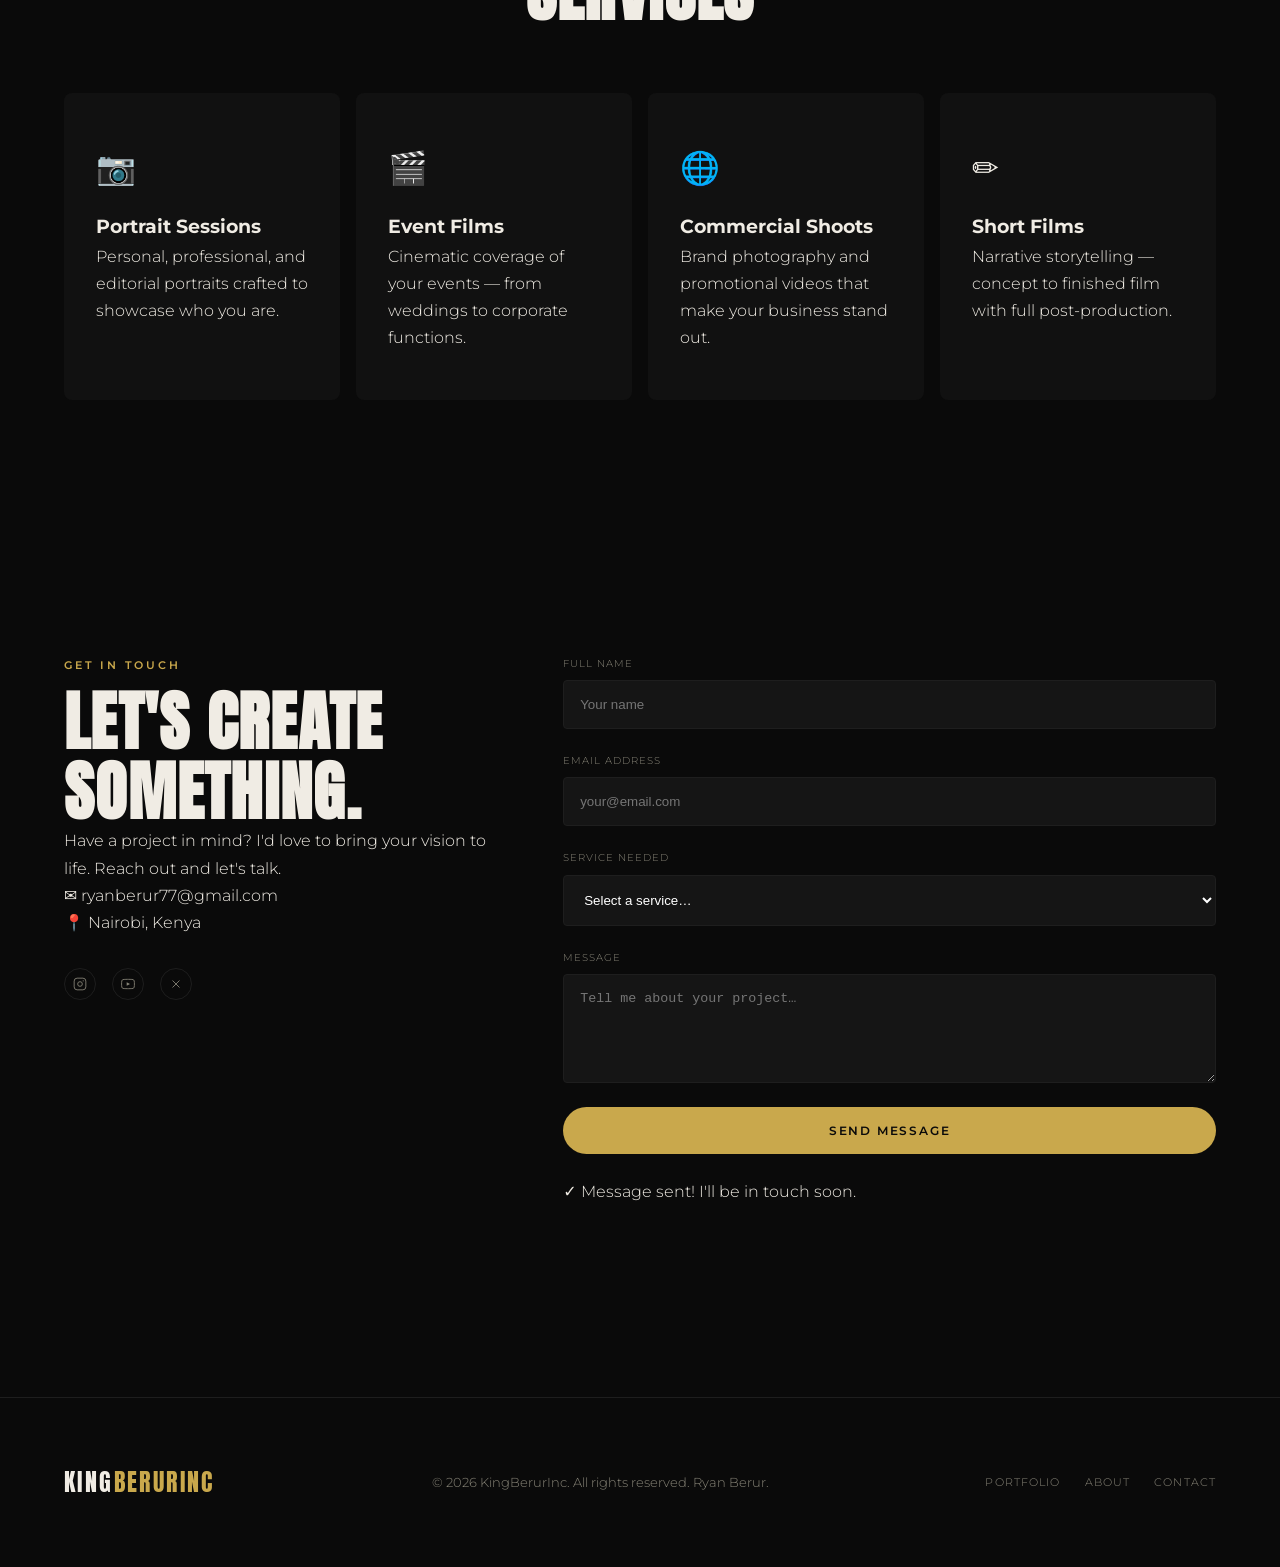
==== commit 579b7ad5: "feat: add new portrait image to gallery section" ====
--- a/index.html
+++ b/index.html
@@ -126,6 +126,13 @@
           <div class="gallery__overlay">
             <span class="gallery__cat">Videography</span>
             <p class="gallery__title">Behind The Lens</p>
+          </div>
+        </div>
+        <div class="gallery__item" data-category="portrait" id="gitem-7">
+          <img src="images/gallery_new_4.jpg" alt="Two friends throwing peace signs in monochrome" loading="lazy" />
+          <div class="gallery__overlay">
+            <span class="gallery__cat">Portrait</span>
+            <p class="gallery__title">Nightfall Peace</p>
           </div>
         </div>
 
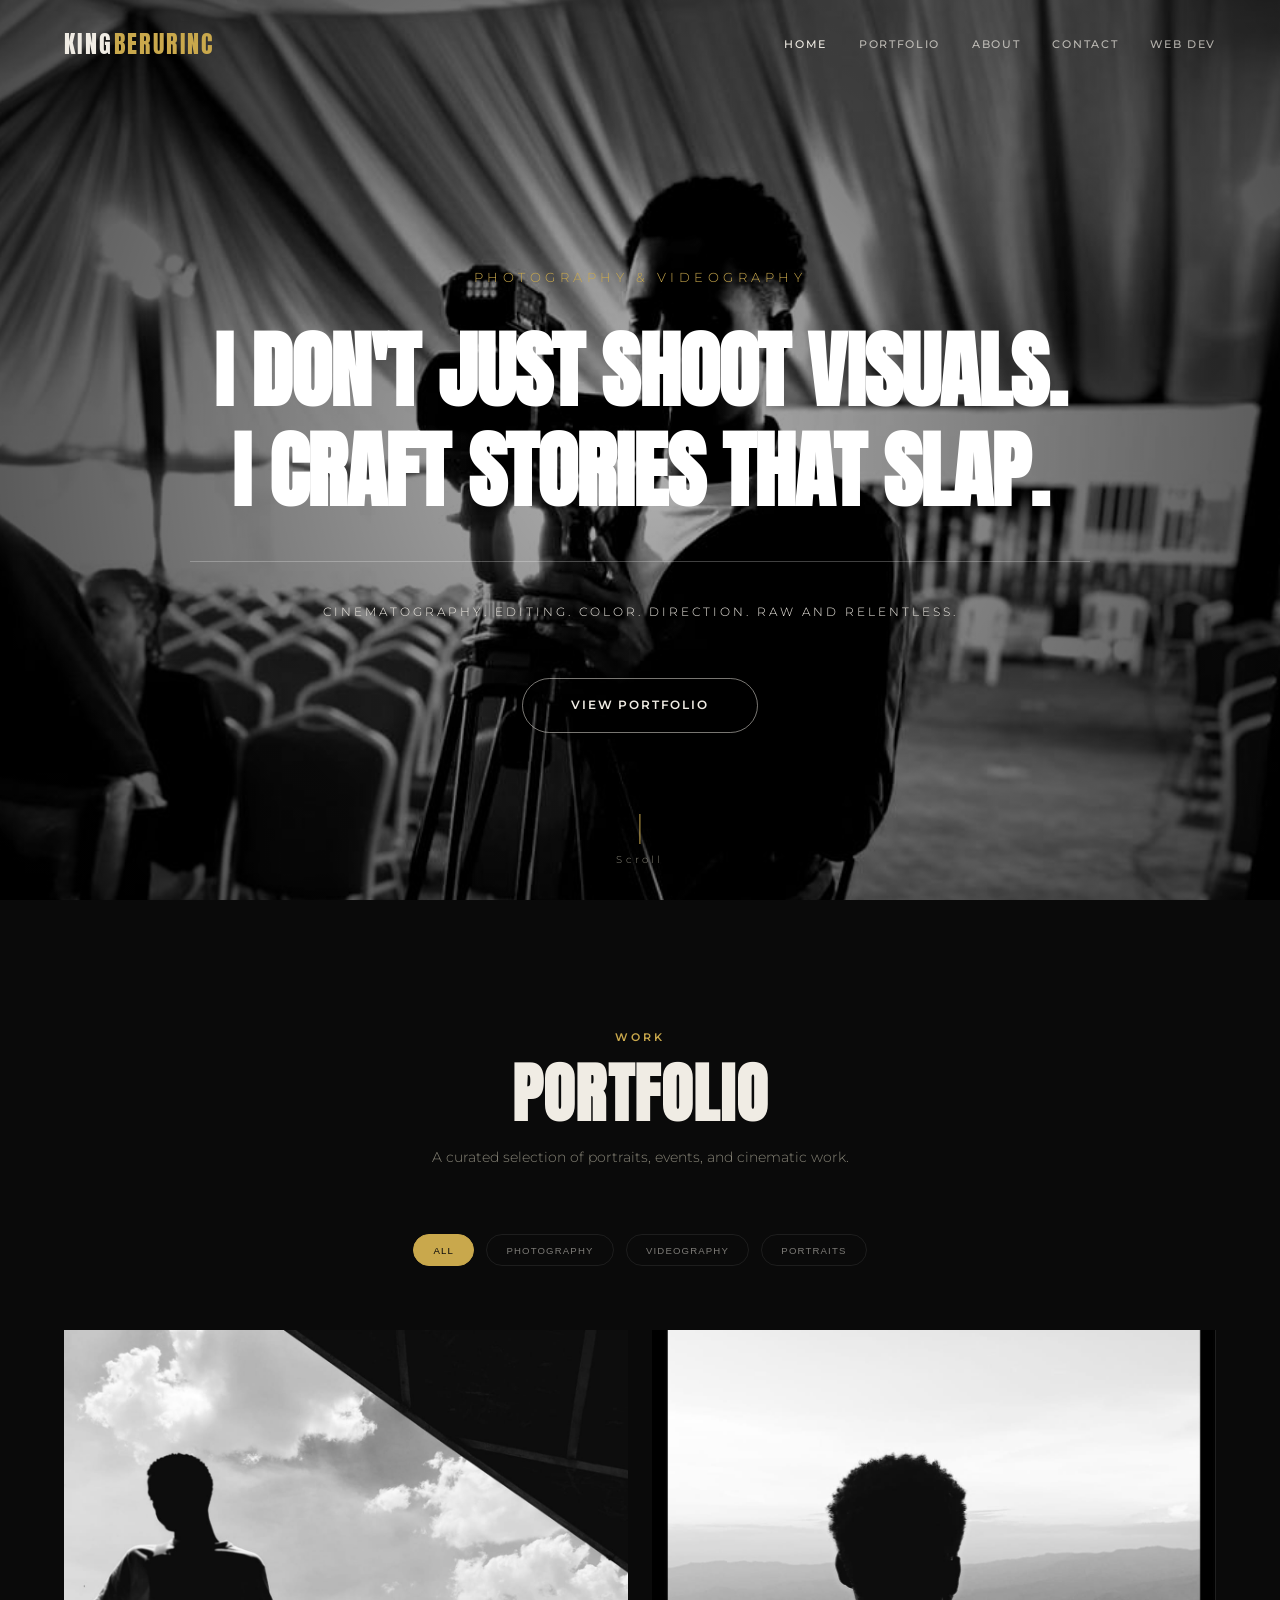
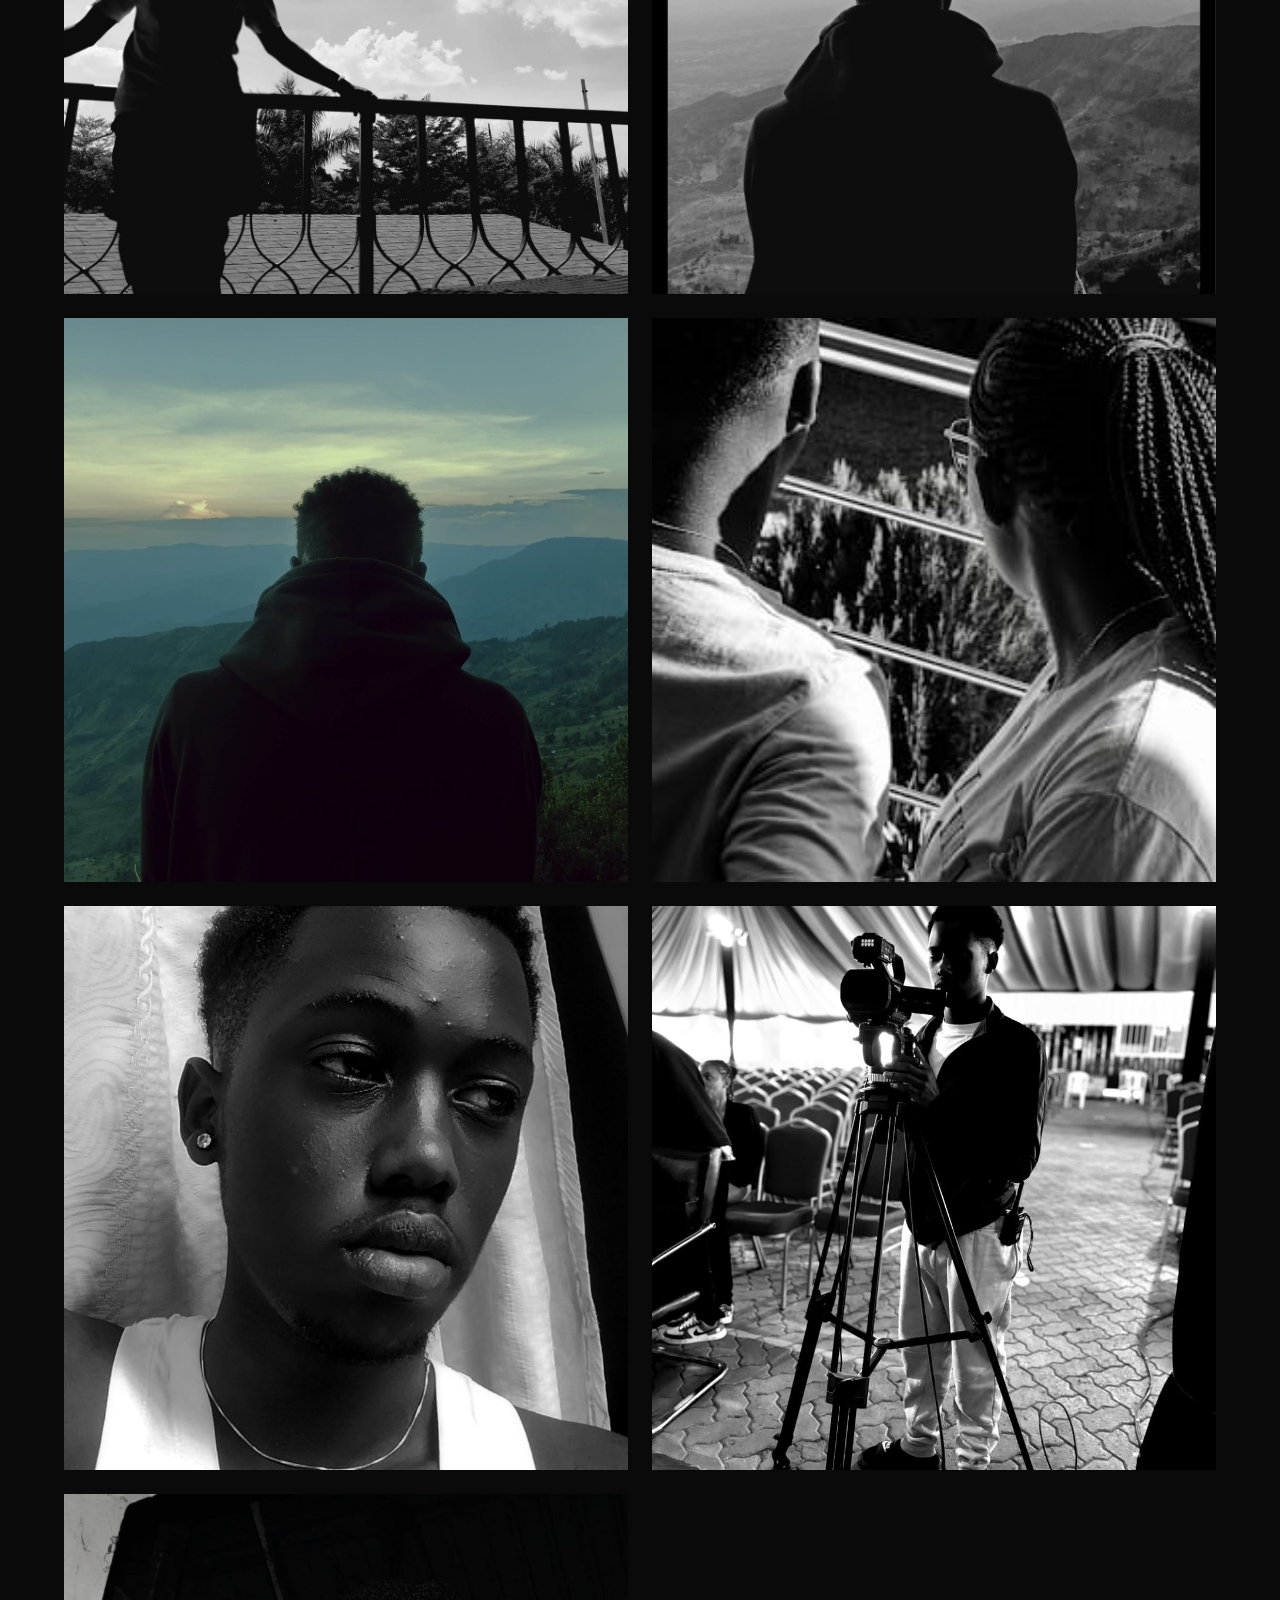
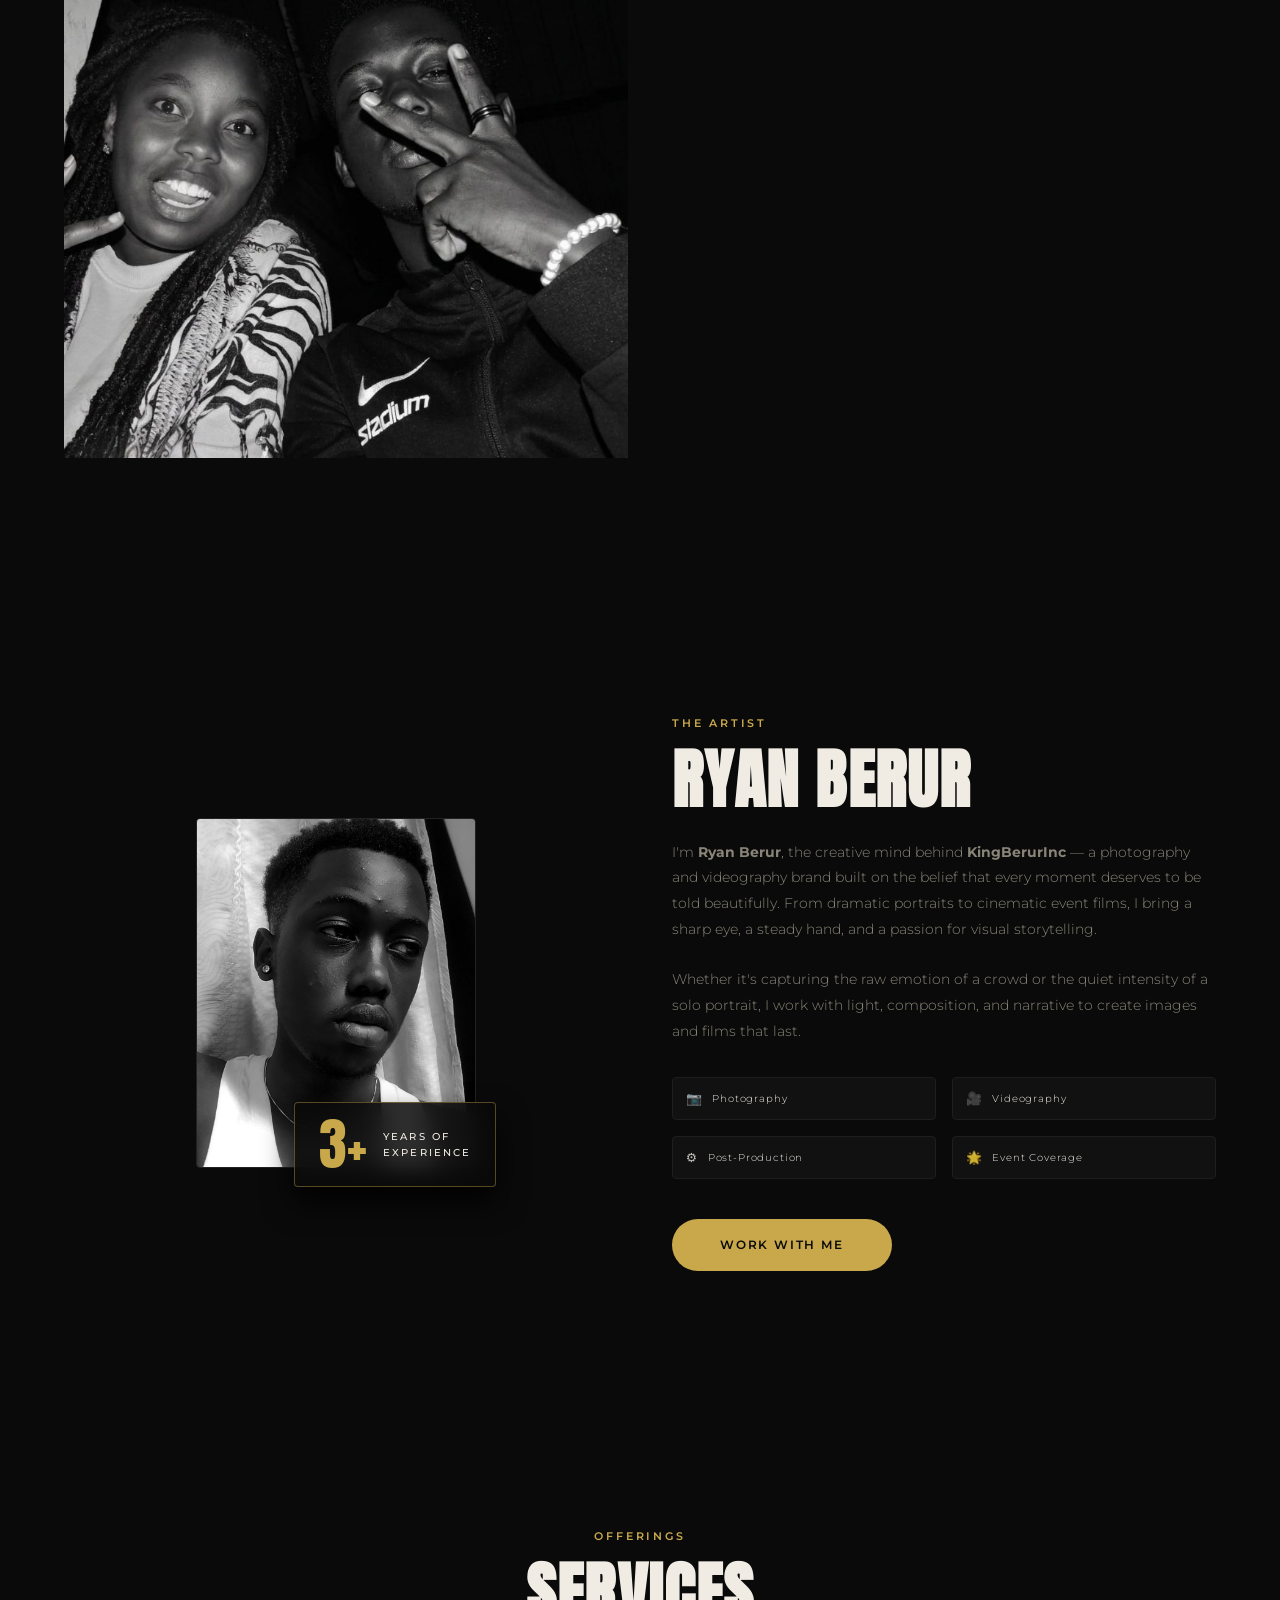
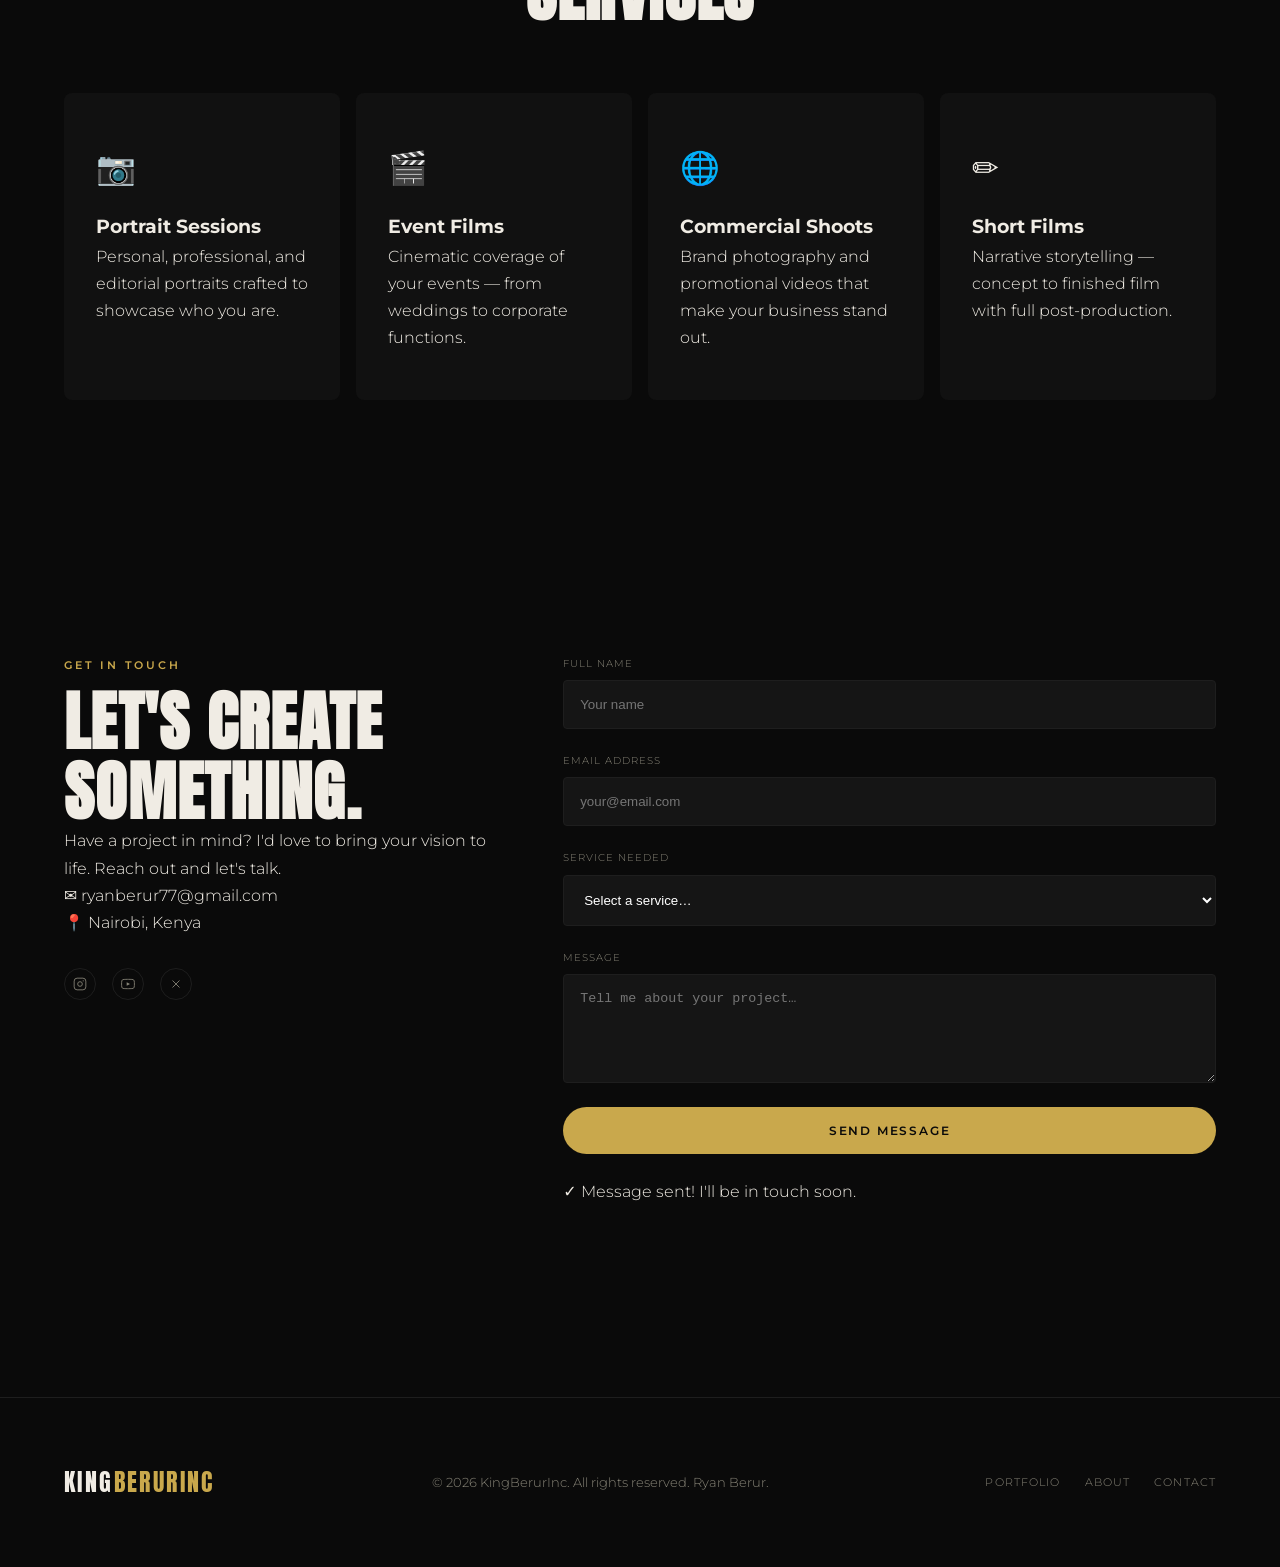
==== commit c1c1bed7: "feat: add new project pages, styles, and assets for Digital Cadastre, KapWalter Ancestry, Sofly, Kin" ====
--- a/index.html
+++ b/index.html
@@ -40,6 +40,7 @@
         <a href="#portfolio" class="nav__link" id="nav-portfolio">Portfolio</a>
         <a href="#about" class="nav__link" id="nav-about">About</a>
         <a href="#contact" class="nav__link" id="nav-contact">Contact</a>
+        <a href="web-dev/index.html" class="nav__link" id="nav-webdev">Web Dev</a>
       </nav>
     </div>
   </header>
